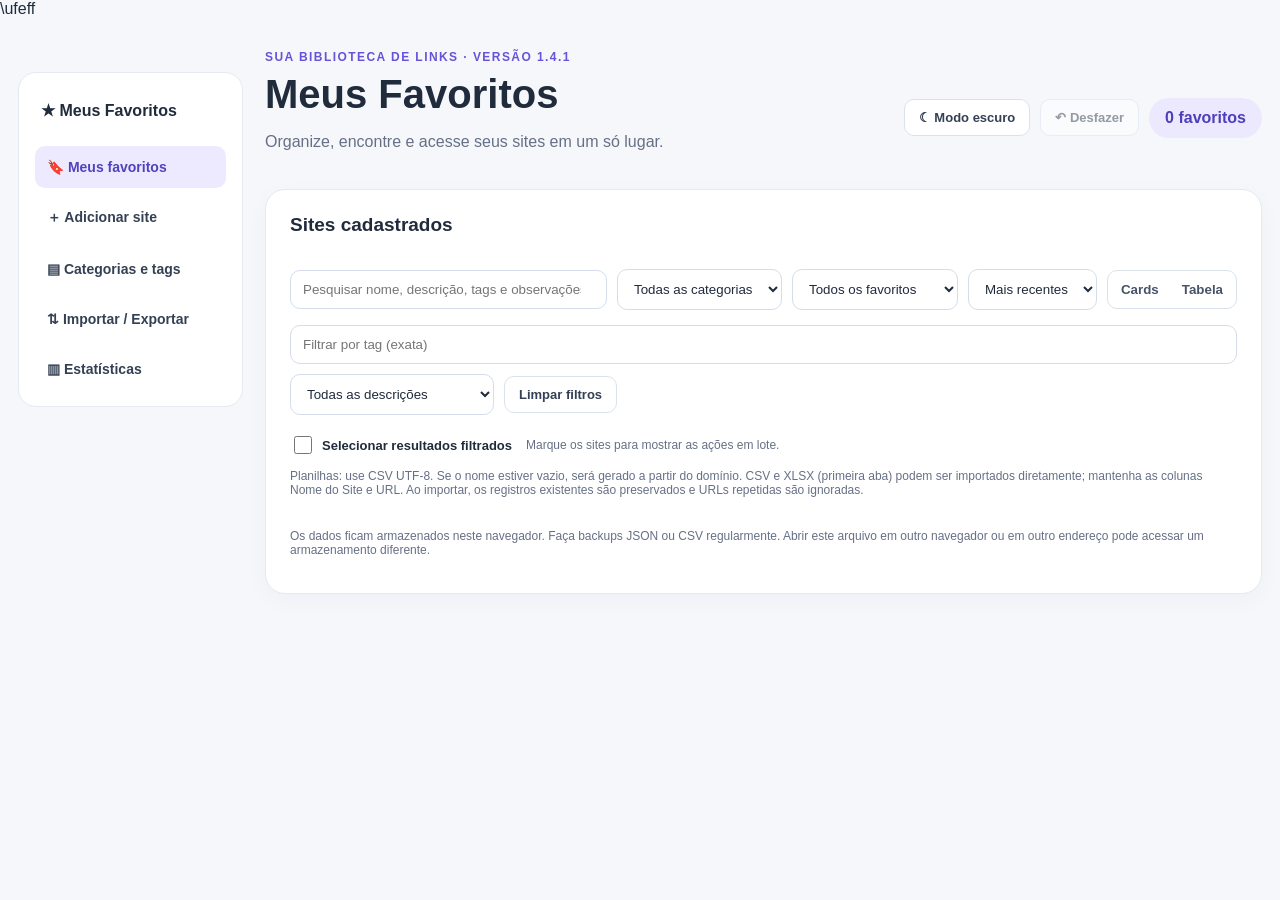
==== index.html @ 8ea34716 "Renderização e filtros" ====
﻿\ufeff<!DOCTYPE html>
<html lang="pt-BR"><head><meta charset="UTF-8"><meta name="viewport" content="width=device-width,initial-scale=1"><title>Meus Favoritos — v1.4</title>
<link rel="stylesheet" href="css/styles.css"></head><body><main class="wrap app-layout"><nav class="app-nav" aria-label="Seções"><strong class="nav-brand">★ Meus Favoritos</strong><button type="button" class="nav-link active" data-page="sites">🔖 Meus favoritos</button><button type="button" class="nav-link" data-page="form">＋ Adicionar site</button><button type="button" class="nav-link" data-page="categories">▤ Categorias e tags</button><button type="button" class="nav-link" data-page="files">⇅ Importar / Exportar</button><button type="button" class="nav-link" data-page="stats">▥ Estatísticas</button></nav><div class="app-content">
<header class="top"><div><div class="eyebrow">Sua biblioteca de links · Versão 1.4.1</div><h1>Meus Favoritos</h1><p>Organize, encontre e acesse seus sites em um só lugar.</p></div><div class="actions"><button class="btn" id="themeBtn" type="button">🌙 Modo escuro</button><button class="btn" id="undoBtn" type="button" disabled>↶ Desfazer</button><span id="count" class="count">0 favoritos</span></div></header>
<section class="panel app-page" data-section="stats"><h2>Visão geral</h2><div id="stats" class="stats"></div><div id="topCategories" class="hint" style="margin-top:12px"></div></section><section class="panel app-page" data-section="form" id="formPanel"><h2 id="formTitle">Adicionar novo site</h2><form id="siteForm"><div class="fields">
<div class="field"><label for="name">Nome do site *</label><input id="name" required maxlength="120" placeholder="Ex.: MDN Web Docs"></div>
<div class="field"><label for="url">URL *</label><input id="url" required placeholder="https://exemplo.com"></div>
<div class="field wide"><label for="description">Descrição / finalidade *</label><textarea id="description" required maxlength="1000" placeholder="Para que serve este site?"></textarea></div>
<div class="field"><label for="category">Categoria</label><select id="category"></select></div>
<div class="field"><label for="tags">Etiquetas (separadas por vírgula)</label><input id="tags" maxlength="500" placeholder="Ex.: Python, aulas, gratuito"><label for="existingTagSelect">Adicionar uma etiqueta existente</label><div class="tag-picker"><select id="existingTagSelect"><option value="">Escolha uma etiqueta...</option></select><button class="btn" id="addExistingTag" type="button">Adicionar etiqueta</button></div></div>
<div class="field"><label for="date">Data de cadastro</label><input id="date" type="date" readonly></div>
<div class="field"><label for="notes">Observações</label><textarea id="notes" maxlength="3000" placeholder="Anotações, dicas e lembretes..."></textarea></div>
<div class="field wide"><label><input id="priority" type="checkbox" style="width:auto;margin-right:8px">Marcar como favorito prioritário ★</label></div>
</div><div id="duplicateWarning" class="message hidden" role="alert"></div><div class="actions"><button type="submit" id="saveBtn" class="btn primary">Salvar favorito</button><button type="button" id="cancelBtn" class="btn hidden">Cancelar edição</button></div></form></section>
<section class="panel app-page" data-section="categories"><h2>Categorias e etiquetas</h2>
<div class="tag-tabs" role="tablist" aria-label="Gerenciamento"><button class="btn primary" id="tabCategories" type="button" role="tab">Categorias</button><button class="btn" id="tabTags" type="button" role="tab">Etiquetas (tags)</button></div>
<div id="categoriesPane"><p class="hint">Cada favorito pertence a uma categoria principal.</p><div class="manage"><div class="field"><label for="newCategory">Nova categoria</label><input id="newCategory" maxlength="60" placeholder="Ex.: Pesquisa Acadêmica"></div><button class="btn primary" id="addCategory" type="button">Adicionar categoria</button></div><div id="categoryList" class="category-list"></div></div>
<div id="tagsPane" class="hidden"><p class="hint">Uma etiqueta pode ser associada a vários favoritos. Renomear ou excluir uma etiqueta atualiza os sites vinculados, sem excluí-los.</p><div class="manage"><div class="field"><label for="newTag">Nova etiqueta</label><input id="newTag" maxlength="80" placeholder="Ex.: Python, Hardware, Games"></div><button class="btn primary" id="addTag" type="button">Adicionar etiqueta</button></div><div id="tagList" class="tag-manager"></div></div></section>
<section class="panel app-page" data-section="files"><h2>Importar e exportar</h2><p class="hint">Faça um backup JSON antes de importar ou atualizar muitos registros. CSV e XLSX são aceitos na importação de planilhas.</p><div class="actions" style="margin:0"><button class="btn" id="exportBtn">Exportar JSON</button><button class="btn" id="importBtn">Importar JSON</button><button class="btn" id="exportCsvBtn">Exportar planilha CSV</button><button class="btn primary" id="importCsvBtn">Importar CSV / Excel</button><button class="btn" id="auditBtn">Auditar duplicados</button><input class="hidden" id="importCsvFile" type="file" accept=".csv,.xlsx,text/csv,application/vnd.openxmlformats-officedocument.spreadsheetml.sheet"><input class="hidden" id="importFile" type="file" accept=".json,application/json"></div><h3>Histórico de importações JSON</h3><div id="backupHistory"></div></section>
<section class="panel app-page" data-section="sites"><div class="top"><h2>Sites cadastrados</h2></div>
<div class="toolbar"><input id="search" type="search" placeholder="Pesquisar nome, descrição, tags e observações..." aria-label="Pesquisar"><select id="filterCategory" aria-label="Filtrar categoria"></select><select id="filterPriority" aria-label="Filtrar prioridade"><option value="all">Todos os favoritos</option><option value="yes">Somente prioritários</option></select><select id="sort" aria-label="Ordenar"><option value="recent">Mais recentes</option><option value="old">Mais antigos</option><option value="az">Nome A–Z</option><option value="za">Nome Z–A</option></select><div class="toggle" aria-label="Modo de visualização"><button type="button" id="viewCards">Cards</button><button type="button" id="viewTable">Tabela</button></div></div>
<div class="toolbar"><input id="filterTag" placeholder="Filtrar por tag (exata)" aria-label="Filtrar tag"><select id="filterMissing" aria-label="Estado do cadastro"><option value="all">Todas as descrições</option><option value="missing">Sem descrição informativa</option><option value="categorized">Com categoria</option><option value="uncategorized">Sem categoria</option></select><button class="btn" id="clearFilters">Limpar filtros</button></div><div class="select-all-row"><label class="batch-check"><input type="checkbox" id="selectVisible" class="select-favorite"> Selecionar resultados filtrados</label><span class="hint">Marque os sites para mostrar as ações em lote.</span></div><div class="batchbar hidden" id="batchBar"><div class="toolbar"><span id="selectedCount" class="pill">0 selecionados</span><button class="btn" id="clearSelection">Limpar seleção</button><label class="batch-field">Categoria a aplicar <select id="batchCategory" aria-label="Categoria em lote"></select></label><button class="btn" id="applyCategory">Aplicar categoria</button><label class="batch-field">Selecionar tags cadastradas <select id="batchExistingTags" multiple size="3" aria-label="Etiquetas cadastradas para aplicar em lote"></select><span class="hint">Ctrl + clique para escolher várias tags. <span id="batchTagsEmptyHelp" class="hidden">Não há etiquetas neste armazenamento. Cadastre-as em Categorias e tags ou digite uma nova etiqueta ao lado.</span></span></label><label class="batch-field">Ou digitar novas tags <input id="batchTags" placeholder="Ex.: programação, aulas" style="max-width:230px"></label><label class="batch-field">Ação nas etiquetas <select id="batchTagMode" aria-label="Operação nas etiquetas"><option value="add">Adicionar tags</option><option value="remove">Remover tags</option></select></label><button class="btn" id="applyTags">Aplicar tags</button><label class="batch-field">Prioridade <select id="batchPriority" aria-label="Prioridade em lote"><option value="yes">Marcar prioritários</option><option value="no">Remover prioridade</option></select></label><button class="btn" id="applyPriority">Aplicar prioridade</button><button class="btn danger" id="batchDelete">Excluir selecionados</button></div><p class="hint">Para tags: escolha uma ou várias etiquetas cadastradas (Ctrl + clique), selecione Adicionar ou Remover e clique em Aplicar tags. Para categorias, use Aplicar categoria. É possível desfazer alterações em lote.</p></div><p class="hint">Planilhas: use CSV UTF-8. Se o nome estiver vazio, será gerado a partir do domínio. CSV e XLSX (primeira aba) podem ser importados diretamente; mantenha as colunas Nome do Site e URL. Ao importar, os registros existentes são preservados e URLs repetidas são ignoradas.</p><p class="summary" id="results"></p><div id="cards" class="cards"></div><div id="tableArea" class="table-wrap hidden"><table><thead><tr><th>Selecionar</th><th>Site</th><th>Descrição</th><th>Categoria / etiquetas</th><th>Cadastro</th><th>Ações</th></tr></thead><tbody id="tableBody"></tbody></table></div><div id="empty" class="empty hidden"></div><p class="hint">Os dados ficam armazenados neste navegador. Faça backups JSON ou CSV regularmente. Abrir este arquivo em outro navegador ou em outro endereço pode acessar um armazenamento diferente.</p></section></div></main>
<div id="backupPreview" class="preview-modal hidden" role="dialog" aria-modal="true" aria-labelledby="backupPreviewTitle"><div class="preview-dialog">
<h2 id="backupPreviewTitle">Conferir backup JSON</h2><p id="backupSummary" class="preview-note" style="white-space:pre-line"></p>
<label for="backupMode">Modo de importação</label><select id="backupMode"><option value="merge">Mesclar sem apagar favoritos existentes</option><option value="restore">Restaurar backup completo (substituir)</option></select>
<p id="backupWarning" class="preview-note"></p><div class="actions"><button class="btn primary" id="confirmBackup">Confirmar importação JSON</button><button class="btn" id="cancelBackup">Cancelar</button></div></div></div><div id="csvPreview" class="preview-modal hidden" role="dialog" aria-modal="true" aria-labelledby="previewTitle"><div class="preview-dialog"><h2 id="previewTitle">Conferir importação da planilha</h2><p id="previewSummary" class="preview-note"></p><div id="previewIssues" class="preview-note"></div><div class="preview-table"><table><thead><tr><th>Linha</th><th>Nome identificado</th><th>URL</th><th>Situação</th></tr></thead><tbody id="previewRows"></tbody></table></div><div class="toolbar"><label><input type="checkbox" id="updateExisting" style="width:auto"> Atualizar registros existentes por URL (apenas campos preenchidos)</label></div><div class="actions"><button class="btn primary" id="confirmCsv">Confirmar importação</button><button class="btn" id="cancelCsv">Cancelar</button></div></div></div><div id="auditModal" class="preview-modal hidden" role="dialog" aria-modal="true"><div class="preview-dialog"><h2>Auditoria de duplicados existentes</h2><p class="hint">A auditoria não apaga nada automaticamente. Selecione qual registro deseja manter.</p><div id="auditList"></div><div class="actions"><button class="btn" id="closeAudit">Fechar</button></div></div></div>
<script src="js/core.js"></script><script src="js/export-utils.js"></script><script src="js/app-legacy.js"></script><script src="js/favoritos.js"></script><script src="js/categorias.js"></script><script src="js/tags.js"></script><script src="js/renderizacao.js"></script><script src="js/backup.js"></script><script src="js/importacao-planilhas.js"></script></body></html>
---- css/styles.css ----
:root{font-family:Arial,Helvetica,sans-serif;color:#202b3c;background:#f5f7fb}*{box-sizing:border-box}html,body,button,input,textarea,select,option{font-family:Arial,Helvetica,sans-serif!important;font-variant:normal!important}body{margin:0}button{cursor:pointer}button:disabled{opacity:.5;cursor:not-allowed}.wrap{max-width:1190px;margin:auto;padding:32px 18px 70px}.top,.flex{display:flex;align-items:center;justify-content:space-between;gap:14px;flex-wrap:wrap}.eyebrow{font-size:12px;letter-spacing:.12em;text-transform:uppercase;color:#6554d9;font-weight:800}h1{font-size:clamp(29px,4vw,40px);margin:8px 0}p{color:#667085}.count{background:#ece9ff;color:#4d3fbb;border-radius:99px;padding:11px 16px;font-weight:bold}.panel{background:#fff;border:1px solid #e4e9f3;border-radius:20px;padding:24px;margin-top:22px;box-shadow:0 7px 25px #1d294408}h2{font-size:19px;margin:0 0 18px}h3{margin:0;font-size:17px;overflow-wrap:anywhere}.fields{display:grid;grid-template-columns:repeat(2,minmax(0,1fr));gap:16px}.field{display:flex;flex-direction:column;gap:7px}.wide{grid-column:1/-1}label{font-size:13px;font-weight:bold}input,select,textarea{border:1px solid #d5ddeb;border-radius:10px;padding:11px 12px;background:white;color:#202b3c;outline:none;min-width:0;width:100%}input:focus,select:focus,textarea:focus{border-color:#6554d9;box-shadow:0 0 0 3px #6554d91b}textarea{resize:vertical;min-height:75px}.actions,.toolbar{display:flex;flex-wrap:wrap;gap:10px;align-items:center}.actions{margin-top:18px}.btn{border:1px solid #dce2ec;border-radius:10px;background:white;color:#344054;padding:10px 14px;font-weight:700;font-size:13px}.btn:hover{background:#f1f0ff}.primary{background:#6554d9;color:white;border-color:#6554d9}.primary:hover{background:#5544c7}.danger{color:#b42338}.hidden{display:none!important}.hint{font-size:12px;color:#667085}.toolbar{margin-top:15px}.toolbar input[type=search]{flex:1;min-width:200px}.toolbar select{width:auto;max-width:100%}.cards{display:grid;grid-template-columns:repeat(auto-fill,minmax(275px,1fr));gap:14px;margin-top:20px}.site{border:1px solid #e4e9f3;border-radius:16px;padding:18px;display:flex;flex-direction:column;gap:12px;min-width:0;background:white}.site-head{display:flex;justify-content:space-between;gap:10px;align-items:start}.date{font-size:12px;color:#98a2b3;white-space:nowrap}.url{color:#5b4bcc;font-size:13px;overflow-wrap:anywhere}.description{margin:0;white-space:pre-wrap;overflow-wrap:anywhere;color:#475467}.notes{background:#f7f8fc;padding:10px;border-radius:8px;font-size:13px;white-space:pre-wrap;overflow-wrap:anywhere;color:#667085}.site-actions{display:flex;flex-wrap:wrap;gap:7px;margin-top:auto}.site-actions .btn{padding:8px 10px}.tags{display:flex;gap:5px;flex-wrap:wrap}.chip{font-size:12px;background:#f0edff;color:#5849b5;border-radius:999px;padding:5px 9px}.chip.category{background:#e8f4ff;color:#215b8d}.star{border:0;background:transparent;font-size:24px;color:#c0c5cf;padding:0 5px;line-height:1}.star.active{color:#e2a300}.empty{border:1px dashed #cdd5e1;border-radius:15px;padding:35px 15px;text-align:center;color:#667085;margin-top:20px}.manage{display:flex;gap:10px;align-items:end;flex-wrap:wrap}.manage .field{flex:1;min-width:210px}.category-list{display:flex;flex-wrap:wrap;gap:8px;margin-top:14px}.category-item{display:flex;align-items:center;gap:6px;background:#f7f8fc;border:1px solid #e6e9f0;border-radius:12px;padding:6px 8px}.category-item span{font-size:13px}.category-item button{border:0;background:transparent;color:#5b4bcc;padding:5px;font-weight:bold}.category-item button:last-child{color:#b42338}.table-wrap{overflow-x:auto;margin-top:20px;border:1px solid #e5e9f2;border-radius:14px}table{border-collapse:collapse;width:100%;min-width:760px;font-size:13px}th,td{padding:12px;text-align:left;border-bottom:1px solid #e9edf4;vertical-align:top}th{background:#f7f8fc;color:#475467}tr:last-child td{border-bottom:0}td .actions{margin:0;gap:5px}td .btn{padding:6px 8px}.toggle{display:flex;gap:3px;border:1px solid #dce2ec;border-radius:10px;padding:3px}.toggle button{border:0;background:transparent;border-radius:7px;padding:8px 10px;color:#475467;font-weight:bold}.toggle button.active{background:#6554d9;color:white}.message{margin-top:12px;font-size:13px;color:#b42338}.summary{font-size:13px;color:#667085}.site-title{display:flex;align-items:center;gap:6px}.site-title h3{flex:1}@media(max-width:650px){.wrap{padding:22px 12px 45px}.panel{padding:17px}.fields{grid-template-columns:1fr}.toolbar select{width:100%}.toggle{width:100%}.toggle button{flex:1}}

.preview-table{max-height:310px;overflow:auto;border:1px solid #e5e9f2;border-radius:10px;margin:12px 0}.preview-table table{min-width:620px}.preview-note{font-size:13px;line-height:1.6}.preview-error{color:#b42338}.preview-ok{color:#027a48}.preview-modal{position:fixed;inset:0;background:#111827aa;z-index:50;display:flex;align-items:center;justify-content:center;padding:14px}.preview-dialog{background:white;border-radius:18px;padding:24px;max-width:960px;width:100%;max-height:92vh;overflow:auto;box-shadow:0 20px 70px #0003}.preview-dialog h2{margin-bottom:8px}

/* Tema escuro, seleção em massa e indicadores */
body.dark{background:#101827;color:#e7edf7}body.dark .panel,body.dark .site,body.dark .preview-dialog{background:#1c293b;border-color:#35455b}body.dark input,body.dark select,body.dark textarea,body.dark .btn,body.dark .toggle{background:#26364a;color:#edf2fc;border-color:#46566e}body.dark .primary{background:#7565ed;color:white}body.dark .notes,body.dark .category-item,body.dark th,body.dark .stat{background:#26364a;color:#d8e3f3}body.dark p,body.dark .hint,body.dark .summary,body.dark .description{color:#bdc9da}body.dark .chip{background:#403d6c;color:#eceaff}body.dark .chip.category{background:#234c66;color:#d9f1ff}body.dark .count{background:#403d6c;color:#eeeaff}body.dark td,body.dark th{border-color:#35455b}body.dark .url{color:#b1a8ff}body.dark .preview-table,body.dark .table-wrap{border-color:#35455b}
.stats{display:grid;grid-template-columns:repeat(4,minmax(0,1fr));gap:12px}.stat{background:#f7f8fc;padding:15px;border-radius:12px}.stat strong{font-size:25px;display:block}.stat span{font-size:12px;color:#667085}.batchbar{background:#f5f3ff;border:1px solid #d8d1ff;border-radius:13px;padding:14px;margin:12px 0}.batchbar .toolbar{margin:0}.select-favorite{width:18px;height:18px;flex-shrink:0;accent-color:#6554d9}.batch-check{display:flex;align-items:center;gap:7px}.notice{border:1px solid #e5e9f2;border-radius:10px;padding:12px;margin:12px 0}.audit-item{display:flex;justify-content:space-between;gap:10px;padding:10px;border-bottom:1px solid #e4e9f3;flex-wrap:wrap}.small{font-size:12px}.pill{background:#ece9ff;border-radius:9px;padding:5px 9px}.dark .batchbar{background:#28244a;border-color:#544a84}.dark .stat span{color:#b7c4d8}@media(max-width:650px){.stats{grid-template-columns:repeat(2,minmax(0,1fr))}}

.app-layout{max-width:1440px;display:grid;grid-template-columns:225px minmax(0,1fr);gap:22px;align-items:start}
.app-nav{position:sticky;top:20px;background:#fff;border:1px solid #e4e9f3;border-radius:18px;padding:16px;display:flex;flex-direction:column;gap:8px;margin-top:22px}
.nav-brand{padding:12px 6px 18px;font-size:16px}.nav-link{border:0;text-align:left;border-radius:10px;padding:13px 12px;background:transparent;color:#344054;font-size:14px;font-weight:700}
.nav-link.active{background:#edeaff;color:#5142bc}.nav-link:hover{background:#f4f2ff}
.app-content{min-width:0}.app-page{display:none}.app-page.page-active{display:block}
.pill{background:#e6e0ff;color:#382b91;font-weight:800;border:1px solid #b8aef6}
.dark .pill{background:#3d346c;color:#fff;border-color:#7868ba}
.select-all-row{display:flex;gap:14px;align-items:center;flex-wrap:wrap;margin-top:18px}
.batchbar .toolbar{align-items:center}.batch-field{display:flex;flex-direction:column;gap:6px;min-width:160px}
.batch-field select,.batch-field input{width:100%}.batchbar .btn{min-height:41px}
body.dark .app-nav{background:#1c293b;border-color:#35455b}body.dark .nav-link{color:#e7edf7}body.dark .nav-link.active{background:#403d6c;color:#fff}body.dark .nav-link:hover{background:#2c3952}
.editing-modal{position:fixed!important;inset:0;z-index:80;background:#111827b3!important;border:0!important;margin:0!important;padding:16px!important;border-radius:0!important;overflow-y:auto;display:flex!important;align-items:flex-start;justify-content:center}
.editing-modal #siteForm{width:100%;max-width:900px;background:white;padding:22px;border-radius:16px}
.editing-modal #formTitle{position:absolute;left:-9999px}
body.dark .editing-modal #siteForm{background:#1c293b}
@media(max-width:850px){.app-layout{display:block}.app-nav{position:static;flex-direction:row;overflow:auto;margin-top:0}.nav-brand{display:none}.nav-link{white-space:nowrap;font-size:12px}.wrap{padding:12px}.app-page{margin-top:14px}}
.tag-tabs{display:flex;gap:10px;margin:0 0 18px}.tag-manager{display:grid;gap:8px;margin-top:16px}.tag-entry{display:flex;gap:8px;align-items:center;border:1px solid #dce2ec;border-radius:12px;padding:10px}.tag-info{flex:1;display:flex;flex-direction:column;gap:4px;min-width:0;overflow-wrap:anywhere}.tag-picker{display:flex;gap:8px}.tag-picker select{flex:1}.tag-picker button{white-space:nowrap}.dark .tag-entry{border-color:#40516a}@media(max-width:550px){.tag-picker{flex-wrap:wrap}.tag-entry{flex-wrap:wrap}} 
#batchExistingTags{min-width:195px;max-width:260px;height:112px;padding:6px}#batchExistingTags option{padding:7px;border-radius:5px;background-color:#fff;color:#202b3c}body.dark #batchExistingTags option{background-color:#26364a;color:#edf2fc}body.dark #batchExistingTags option:checked{background:#6755db!important;color:white!important}#batchExistingTags option:checked{background:#6755db!important;color:white!important}.batch-field .hint{font-size:11px}
/* Correção pontual: alinhamento e dimensão dos controles de edição em lote. */
#batchBar>.toolbar{display:grid;grid-template-columns:repeat(4,minmax(0,1fr));align-items:end;gap:12px}
#batchBar>.toolbar>*{min-width:0;max-width:none;width:100%;margin:0}
#batchBar>.toolbar>.batch-field{align-self:stretch;display:flex;flex-direction:column;justify-content:flex-end;gap:6px}
#batchBar>.toolbar>.batch-field select,#batchBar>.toolbar>.batch-field input{max-width:none!important;width:100%;box-sizing:border-box}
#batchBar>.toolbar>.batch-field .hint{font-size:11px;line-height:1.35}
#batchExistingTags{height:76px!important;min-width:0!important;max-width:none!important}
#batchBar>.toolbar>.btn,#batchBar>.toolbar>.pill{align-self:end;min-height:40px;display:flex;align-items:center;justify-content:center}
#batchBar>.toolbar>.pill{background:#3d346c;color:white;border-color:#7868ba}
#batchTagsEmptyHelp{display:block;margin-top:5px;color:#f5d48c}
#batchTagsEmptyHelp.hidden{display:none}
@media(max-width:1100px){#batchBar>.toolbar{grid-template-columns:repeat(3,minmax(0,1fr))}}
@media(max-width:720px){#batchBar>.toolbar{grid-template-columns:repeat(2,minmax(0,1fr))}}
@media(max-width:430px){#batchBar>.toolbar{grid-template-columns:1fr}}
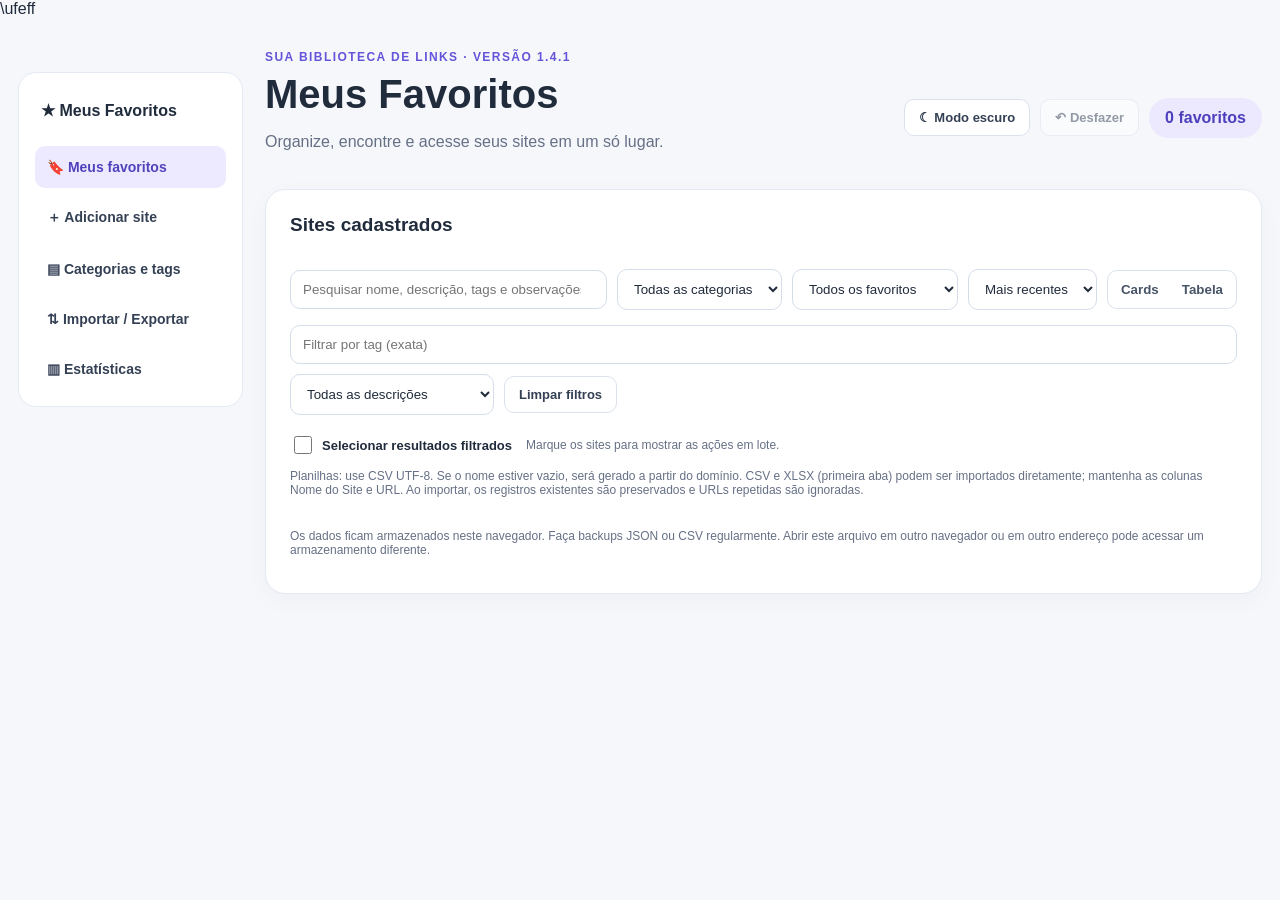
==== commit 53b4b4b8: "Auditoria, cartoes e versoes completas" ====
--- a/index.html
+++ b/index.html
@@ -1,27 +1,246 @@
-﻿\ufeff<!DOCTYPE html>
-<html lang="pt-BR"><head><meta charset="UTF-8"><meta name="viewport" content="width=device-width,initial-scale=1"><title>Meus Favoritos — v1.4</title>
-<link rel="stylesheet" href="css/styles.css"></head><body><main class="wrap app-layout"><nav class="app-nav" aria-label="Seções"><strong class="nav-brand">★ Meus Favoritos</strong><button type="button" class="nav-link active" data-page="sites">🔖 Meus favoritos</button><button type="button" class="nav-link" data-page="form">＋ Adicionar site</button><button type="button" class="nav-link" data-page="categories">▤ Categorias e tags</button><button type="button" class="nav-link" data-page="files">⇅ Importar / Exportar</button><button type="button" class="nav-link" data-page="stats">▥ Estatísticas</button></nav><div class="app-content">
-<header class="top"><div><div class="eyebrow">Sua biblioteca de links · Versão 1.4.1</div><h1>Meus Favoritos</h1><p>Organize, encontre e acesse seus sites em um só lugar.</p></div><div class="actions"><button class="btn" id="themeBtn" type="button">🌙 Modo escuro</button><button class="btn" id="undoBtn" type="button" disabled>↶ Desfazer</button><span id="count" class="count">0 favoritos</span></div></header>
-<section class="panel app-page" data-section="stats"><h2>Visão geral</h2><div id="stats" class="stats"></div><div id="topCategories" class="hint" style="margin-top:12px"></div></section><section class="panel app-page" data-section="form" id="formPanel"><h2 id="formTitle">Adicionar novo site</h2><form id="siteForm"><div class="fields">
-<div class="field"><label for="name">Nome do site *</label><input id="name" required maxlength="120" placeholder="Ex.: MDN Web Docs"></div>
-<div class="field"><label for="url">URL *</label><input id="url" required placeholder="https://exemplo.com"></div>
-<div class="field wide"><label for="description">Descrição / finalidade *</label><textarea id="description" required maxlength="1000" placeholder="Para que serve este site?"></textarea></div>
-<div class="field"><label for="category">Categoria</label><select id="category"></select></div>
-<div class="field"><label for="tags">Etiquetas (separadas por vírgula)</label><input id="tags" maxlength="500" placeholder="Ex.: Python, aulas, gratuito"><label for="existingTagSelect">Adicionar uma etiqueta existente</label><div class="tag-picker"><select id="existingTagSelect"><option value="">Escolha uma etiqueta...</option></select><button class="btn" id="addExistingTag" type="button">Adicionar etiqueta</button></div></div>
-<div class="field"><label for="date">Data de cadastro</label><input id="date" type="date" readonly></div>
-<div class="field"><label for="notes">Observações</label><textarea id="notes" maxlength="3000" placeholder="Anotações, dicas e lembretes..."></textarea></div>
-<div class="field wide"><label><input id="priority" type="checkbox" style="width:auto;margin-right:8px">Marcar como favorito prioritário ★</label></div>
-</div><div id="duplicateWarning" class="message hidden" role="alert"></div><div class="actions"><button type="submit" id="saveBtn" class="btn primary">Salvar favorito</button><button type="button" id="cancelBtn" class="btn hidden">Cancelar edição</button></div></form></section>
-<section class="panel app-page" data-section="categories"><h2>Categorias e etiquetas</h2>
-<div class="tag-tabs" role="tablist" aria-label="Gerenciamento"><button class="btn primary" id="tabCategories" type="button" role="tab">Categorias</button><button class="btn" id="tabTags" type="button" role="tab">Etiquetas (tags)</button></div>
-<div id="categoriesPane"><p class="hint">Cada favorito pertence a uma categoria principal.</p><div class="manage"><div class="field"><label for="newCategory">Nova categoria</label><input id="newCategory" maxlength="60" placeholder="Ex.: Pesquisa Acadêmica"></div><button class="btn primary" id="addCategory" type="button">Adicionar categoria</button></div><div id="categoryList" class="category-list"></div></div>
-<div id="tagsPane" class="hidden"><p class="hint">Uma etiqueta pode ser associada a vários favoritos. Renomear ou excluir uma etiqueta atualiza os sites vinculados, sem excluí-los.</p><div class="manage"><div class="field"><label for="newTag">Nova etiqueta</label><input id="newTag" maxlength="80" placeholder="Ex.: Python, Hardware, Games"></div><button class="btn primary" id="addTag" type="button">Adicionar etiqueta</button></div><div id="tagList" class="tag-manager"></div></div></section>
-<section class="panel app-page" data-section="files"><h2>Importar e exportar</h2><p class="hint">Faça um backup JSON antes de importar ou atualizar muitos registros. CSV e XLSX são aceitos na importação de planilhas.</p><div class="actions" style="margin:0"><button class="btn" id="exportBtn">Exportar JSON</button><button class="btn" id="importBtn">Importar JSON</button><button class="btn" id="exportCsvBtn">Exportar planilha CSV</button><button class="btn primary" id="importCsvBtn">Importar CSV / Excel</button><button class="btn" id="auditBtn">Auditar duplicados</button><input class="hidden" id="importCsvFile" type="file" accept=".csv,.xlsx,text/csv,application/vnd.openxmlformats-officedocument.spreadsheetml.sheet"><input class="hidden" id="importFile" type="file" accept=".json,application/json"></div><h3>Histórico de importações JSON</h3><div id="backupHistory"></div></section>
-<section class="panel app-page" data-section="sites"><div class="top"><h2>Sites cadastrados</h2></div>
-<div class="toolbar"><input id="search" type="search" placeholder="Pesquisar nome, descrição, tags e observações..." aria-label="Pesquisar"><select id="filterCategory" aria-label="Filtrar categoria"></select><select id="filterPriority" aria-label="Filtrar prioridade"><option value="all">Todos os favoritos</option><option value="yes">Somente prioritários</option></select><select id="sort" aria-label="Ordenar"><option value="recent">Mais recentes</option><option value="old">Mais antigos</option><option value="az">Nome A–Z</option><option value="za">Nome Z–A</option></select><div class="toggle" aria-label="Modo de visualização"><button type="button" id="viewCards">Cards</button><button type="button" id="viewTable">Tabela</button></div></div>
-<div class="toolbar"><input id="filterTag" placeholder="Filtrar por tag (exata)" aria-label="Filtrar tag"><select id="filterMissing" aria-label="Estado do cadastro"><option value="all">Todas as descrições</option><option value="missing">Sem descrição informativa</option><option value="categorized">Com categoria</option><option value="uncategorized">Sem categoria</option></select><button class="btn" id="clearFilters">Limpar filtros</button></div><div class="select-all-row"><label class="batch-check"><input type="checkbox" id="selectVisible" class="select-favorite"> Selecionar resultados filtrados</label><span class="hint">Marque os sites para mostrar as ações em lote.</span></div><div class="batchbar hidden" id="batchBar"><div class="toolbar"><span id="selectedCount" class="pill">0 selecionados</span><button class="btn" id="clearSelection">Limpar seleção</button><label class="batch-field">Categoria a aplicar <select id="batchCategory" aria-label="Categoria em lote"></select></label><button class="btn" id="applyCategory">Aplicar categoria</button><label class="batch-field">Selecionar tags cadastradas <select id="batchExistingTags" multiple size="3" aria-label="Etiquetas cadastradas para aplicar em lote"></select><span class="hint">Ctrl + clique para escolher várias tags. <span id="batchTagsEmptyHelp" class="hidden">Não há etiquetas neste armazenamento. Cadastre-as em Categorias e tags ou digite uma nova etiqueta ao lado.</span></span></label><label class="batch-field">Ou digitar novas tags <input id="batchTags" placeholder="Ex.: programação, aulas" style="max-width:230px"></label><label class="batch-field">Ação nas etiquetas <select id="batchTagMode" aria-label="Operação nas etiquetas"><option value="add">Adicionar tags</option><option value="remove">Remover tags</option></select></label><button class="btn" id="applyTags">Aplicar tags</button><label class="batch-field">Prioridade <select id="batchPriority" aria-label="Prioridade em lote"><option value="yes">Marcar prioritários</option><option value="no">Remover prioridade</option></select></label><button class="btn" id="applyPriority">Aplicar prioridade</button><button class="btn danger" id="batchDelete">Excluir selecionados</button></div><p class="hint">Para tags: escolha uma ou várias etiquetas cadastradas (Ctrl + clique), selecione Adicionar ou Remover e clique em Aplicar tags. Para categorias, use Aplicar categoria. É possível desfazer alterações em lote.</p></div><p class="hint">Planilhas: use CSV UTF-8. Se o nome estiver vazio, será gerado a partir do domínio. CSV e XLSX (primeira aba) podem ser importados diretamente; mantenha as colunas Nome do Site e URL. Ao importar, os registros existentes são preservados e URLs repetidas são ignoradas.</p><p class="summary" id="results"></p><div id="cards" class="cards"></div><div id="tableArea" class="table-wrap hidden"><table><thead><tr><th>Selecionar</th><th>Site</th><th>Descrição</th><th>Categoria / etiquetas</th><th>Cadastro</th><th>Ações</th></tr></thead><tbody id="tableBody"></tbody></table></div><div id="empty" class="empty hidden"></div><p class="hint">Os dados ficam armazenados neste navegador. Faça backups JSON ou CSV regularmente. Abrir este arquivo em outro navegador ou em outro endereço pode acessar um armazenamento diferente.</p></section></div></main>
-<div id="backupPreview" class="preview-modal hidden" role="dialog" aria-modal="true" aria-labelledby="backupPreviewTitle"><div class="preview-dialog">
-<h2 id="backupPreviewTitle">Conferir backup JSON</h2><p id="backupSummary" class="preview-note" style="white-space:pre-line"></p>
-<label for="backupMode">Modo de importação</label><select id="backupMode"><option value="merge">Mesclar sem apagar favoritos existentes</option><option value="restore">Restaurar backup completo (substituir)</option></select>
-<p id="backupWarning" class="preview-note"></p><div class="actions"><button class="btn primary" id="confirmBackup">Confirmar importação JSON</button><button class="btn" id="cancelBackup">Cancelar</button></div></div></div><div id="csvPreview" class="preview-modal hidden" role="dialog" aria-modal="true" aria-labelledby="previewTitle"><div class="preview-dialog"><h2 id="previewTitle">Conferir importação da planilha</h2><p id="previewSummary" class="preview-note"></p><div id="previewIssues" class="preview-note"></div><div class="preview-table"><table><thead><tr><th>Linha</th><th>Nome identificado</th><th>URL</th><th>Situação</th></tr></thead><tbody id="previewRows"></tbody></table></div><div class="toolbar"><label><input type="checkbox" id="updateExisting" style="width:auto"> Atualizar registros existentes por URL (apenas campos preenchidos)</label></div><div class="actions"><button class="btn primary" id="confirmCsv">Confirmar importação</button><button class="btn" id="cancelCsv">Cancelar</button></div></div></div><div id="auditModal" class="preview-modal hidden" role="dialog" aria-modal="true"><div class="preview-dialog"><h2>Auditoria de duplicados existentes</h2><p class="hint">A auditoria não apaga nada automaticamente. Selecione qual registro deseja manter.</p><div id="auditList"></div><div class="actions"><button class="btn" id="closeAudit">Fechar</button></div></div></div>
-<script src="js/core.js"></script><script src="js/export-utils.js"></script><script src="js/app-legacy.js"></script><script src="js/favoritos.js"></script><script src="js/categorias.js"></script><script src="js/tags.js"></script><script src="js/renderizacao.js"></script><script src="js/backup.js"></script><script src="js/importacao-planilhas.js"></script></body></html>
+﻿\ufeff
+<!DOCTYPE html>
+<html lang="pt-BR">
+
+<head>
+    <meta charset="UTF-8">
+    <meta name="viewport" content="width=device-width,initial-scale=1">
+    <title>Meus Favoritos — v1.4</title>
+    <link rel="stylesheet" href="css/styles.css">
+</head>
+
+<body>
+    <main class="wrap app-layout">
+        <nav class="app-nav" aria-label="Seções"><strong class="nav-brand">★ Meus Favoritos</strong><button
+                type="button" class="nav-link active" data-page="sites">🔖 Meus favoritos</button><button type="button"
+                class="nav-link" data-page="form">＋ Adicionar site</button><button type="button" class="nav-link"
+                data-page="categories">▤ Categorias e tags</button><button type="button" class="nav-link"
+                data-page="files">⇅ Importar / Exportar</button><button type="button" class="nav-link"
+                data-page="stats">▥ Estatísticas</button></nav>
+        <div class="app-content">
+            <header class="top">
+                <div>
+                    <div class="eyebrow">Sua biblioteca de links · Versão 1.4.1</div>
+                    <h1>Meus Favoritos</h1>
+                    <p>Organize, encontre e acesse seus sites em um só lugar.</p>
+                </div>
+                <div class="actions"><button class="btn" id="themeBtn" type="button">🌙 Modo escuro</button><button
+                        class="btn" id="undoBtn" type="button" disabled>↶ Desfazer</button><span id="count"
+                        class="count">0 favoritos</span></div>
+            </header>
+            <section class="panel app-page" data-section="stats">
+                <h2>Visão geral</h2>
+                <div id="stats" class="stats"></div>
+                <div id="topCategories" class="hint" style="margin-top:12px"></div>
+            </section>
+            <section class="panel app-page" data-section="form" id="formPanel">
+                <h2 id="formTitle">Adicionar novo site</h2>
+                <form id="siteForm">
+                    <div class="fields">
+                        <div class="field"><label for="name">Nome do site *</label><input id="name" required
+                                maxlength="120" placeholder="Ex.: MDN Web Docs"></div>
+                        <div class="field"><label for="url">URL *</label><input id="url" required
+                                placeholder="https://exemplo.com"></div>
+                        <div class="field wide"><label for="description">Descrição / finalidade *</label><textarea
+                                id="description" required maxlength="1000"
+                                placeholder="Para que serve este site?"></textarea></div>
+                        <div class="field"><label for="category">Categoria</label><select id="category"></select></div>
+                        <div class="field"><label for="tags">Etiquetas (separadas por vírgula)</label><input id="tags"
+                                maxlength="500" placeholder="Ex.: Python, aulas, gratuito"><label
+                                for="existingTagSelect">Adicionar uma etiqueta existente</label>
+                            <div class="tag-picker"><select id="existingTagSelect">
+                                    <option value="">Escolha uma etiqueta...</option>
+                                </select><button class="btn" id="addExistingTag" type="button">Adicionar
+                                    etiqueta</button></div>
+                        </div>
+                        <div class="field"><label for="date">Data de cadastro</label><input id="date" type="date"
+                                readonly></div>
+                        <div class="field"><label for="notes">Observações</label><textarea id="notes" maxlength="3000"
+                                placeholder="Anotações, dicas e lembretes..."></textarea></div>
+                        <div class="field wide"><label><input id="priority" type="checkbox"
+                                    style="width:auto;margin-right:8px">Marcar como favorito prioritário ★</label></div>
+                    </div>
+                    <div id="duplicateWarning" class="message hidden" role="alert"></div>
+                    <div class="actions"><button type="submit" id="saveBtn" class="btn primary">Salvar
+                            favorito</button><button type="button" id="cancelBtn" class="btn hidden">Cancelar
+                            edição</button></div>
+                </form>
+            </section>
+            <section class="panel app-page" data-section="categories">
+                <h2>Categorias e etiquetas</h2>
+                <div class="tag-tabs" role="tablist" aria-label="Gerenciamento"><button class="btn primary"
+                        id="tabCategories" type="button" role="tab">Categorias</button><button class="btn" id="tabTags"
+                        type="button" role="tab">Etiquetas (tags)</button></div>
+                <div id="categoriesPane">
+                    <p class="hint">Cada favorito pertence a uma categoria principal.</p>
+                    <div class="manage">
+                        <div class="field"><label for="newCategory">Nova categoria</label><input id="newCategory"
+                                maxlength="60" placeholder="Ex.: Pesquisa Acadêmica"></div><button class="btn primary"
+                            id="addCategory" type="button">Adicionar categoria</button>
+                    </div>
+                    <div id="categoryList" class="category-list"></div>
+                </div>
+                <div id="tagsPane" class="hidden">
+                    <p class="hint">Uma etiqueta pode ser associada a vários favoritos. Renomear ou excluir uma etiqueta
+                        atualiza os sites vinculados, sem excluí-los.</p>
+                    <div class="manage">
+                        <div class="field"><label for="newTag">Nova etiqueta</label><input id="newTag" maxlength="80"
+                                placeholder="Ex.: Python, Hardware, Games"></div><button class="btn primary" id="addTag"
+                            type="button">Adicionar etiqueta</button>
+                    </div>
+                    <div id="tagList" class="tag-manager"></div>
+                </div>
+            </section>
+            <section class="panel app-page" data-section="files">
+                <h2>Importar e exportar</h2>
+                <p class="hint">Faça um backup JSON antes de importar ou atualizar muitos registros. CSV e XLSX são
+                    aceitos na importação de planilhas.</p>
+                <div class="actions" style="margin:0"><button class="btn" id="exportBtn">Exportar JSON</button><button
+                        class="btn" id="importBtn">Importar JSON</button><button class="btn" id="exportCsvBtn">Exportar
+                        planilha CSV</button><button class="btn primary" id="importCsvBtn">Importar CSV /
+                        Excel</button><button class="btn" id="auditBtn">Auditar duplicados</button><input class="hidden"
+                        id="importCsvFile" type="file"
+                        accept=".csv,.xlsx,text/csv,application/vnd.openxmlformats-officedocument.spreadsheetml.sheet"><input
+                        class="hidden" id="importFile" type="file" accept=".json,application/json"></div>
+                <h3>Histórico de importações JSON</h3>
+                <div id="backupHistory"></div>
+            </section>
+            <section class="panel app-page" data-section="sites">
+                <div class="top">
+                    <h2>Sites cadastrados</h2>
+                </div>
+                <div class="toolbar"><input id="search" type="search"
+                        placeholder="Pesquisar nome, descrição, tags e observações..." aria-label="Pesquisar"><select
+                        id="filterCategory" aria-label="Filtrar categoria"></select><select id="filterPriority"
+                        aria-label="Filtrar prioridade">
+                        <option value="all">Todos os favoritos</option>
+                        <option value="yes">Somente prioritários</option>
+                    </select><select id="sort" aria-label="Ordenar">
+                        <option value="recent">Mais recentes</option>
+                        <option value="old">Mais antigos</option>
+                        <option value="az">Nome A–Z</option>
+                        <option value="za">Nome Z–A</option>
+                    </select>
+                    <div class="toggle" aria-label="Modo de visualização"><button type="button"
+                            id="viewCards">Cards</button><button type="button" id="viewTable">Tabela</button></div>
+                </div>
+                <div class="toolbar"><input id="filterTag" placeholder="Filtrar por tag (exata)"
+                        aria-label="Filtrar tag"><select id="filterMissing" aria-label="Estado do cadastro">
+                        <option value="all">Todas as descrições</option>
+                        <option value="missing">Sem descrição informativa</option>
+                        <option value="categorized">Com categoria</option>
+                        <option value="uncategorized">Sem categoria</option>
+                    </select><button class="btn" id="clearFilters">Limpar filtros</button></div>
+                <div class="select-all-row"><label class="batch-check"><input type="checkbox" id="selectVisible"
+                            class="select-favorite"> Selecionar resultados filtrados</label><span class="hint">Marque os
+                        sites para mostrar as ações em lote.</span></div>
+                <div class="batchbar hidden" id="batchBar">
+                    <div class="toolbar"><span id="selectedCount" class="pill">0 selecionados</span><button class="btn"
+                            id="clearSelection">Limpar seleção</button><label class="batch-field">Categoria a aplicar
+                            <select id="batchCategory" aria-label="Categoria em lote"></select></label><button
+                            class="btn" id="applyCategory">Aplicar categoria</button><label
+                            class="batch-field">Selecionar tags cadastradas <select id="batchExistingTags" multiple
+                                size="3" aria-label="Etiquetas cadastradas para aplicar em lote"></select><span
+                                class="hint">Ctrl + clique para escolher várias tags. <span id="batchTagsEmptyHelp"
+                                    class="hidden">Não há etiquetas neste armazenamento. Cadastre-as em Categorias e
+                                    tags ou digite uma nova etiqueta ao lado.</span></span></label><label
+                            class="batch-field">Ou digitar novas tags <input id="batchTags"
+                                placeholder="Ex.: programação, aulas" style="max-width:230px"></label><label
+                            class="batch-field">Ação nas etiquetas <select id="batchTagMode"
+                                aria-label="Operação nas etiquetas">
+                                <option value="add">Adicionar tags</option>
+                                <option value="remove">Remover tags</option>
+                            </select></label><button class="btn" id="applyTags">Aplicar tags</button><label
+                            class="batch-field">Prioridade <select id="batchPriority" aria-label="Prioridade em lote">
+                                <option value="yes">Marcar prioritários</option>
+                                <option value="no">Remover prioridade</option>
+                            </select></label><button class="btn" id="applyPriority">Aplicar prioridade</button><button
+                            class="btn danger" id="batchDelete">Excluir selecionados</button></div>
+                    <p class="hint">Para tags: escolha uma ou várias etiquetas cadastradas (Ctrl + clique), selecione
+                        Adicionar ou Remover e clique em Aplicar tags. Para categorias, use Aplicar categoria. É
+                        possível desfazer alterações em lote.</p>
+                </div>
+                <p class="hint">Planilhas: use CSV UTF-8. Se o nome estiver vazio, será gerado a partir do domínio. CSV
+                    e XLSX (primeira aba) podem ser importados diretamente; mantenha as colunas Nome do Site e URL. Ao
+                    importar, os registros existentes são preservados e URLs repetidas são ignoradas.</p>
+                <p class="summary" id="results"></p>
+                <div id="cards" class="cards"></div>
+                <div id="tableArea" class="table-wrap hidden">
+                    <table>
+                        <thead>
+                            <tr>
+                                <th>Selecionar</th>
+                                <th>Site</th>
+                                <th>Descrição</th>
+                                <th>Categoria / etiquetas</th>
+                                <th>Cadastro</th>
+                                <th>Ações</th>
+                            </tr>
+                        </thead>
+                        <tbody id="tableBody"></tbody>
+                    </table>
+                </div>
+                <div id="empty" class="empty hidden"></div>
+                <p class="hint">Os dados ficam armazenados neste navegador. Faça backups JSON ou CSV regularmente. Abrir
+                    este arquivo em outro navegador ou em outro endereço pode acessar um armazenamento diferente.</p>
+            </section>
+        </div>
+    </main>
+    <div id="backupPreview" class="preview-modal hidden" role="dialog" aria-modal="true"
+        aria-labelledby="backupPreviewTitle">
+        <div class="preview-dialog">
+            <h2 id="backupPreviewTitle">Conferir backup JSON</h2>
+            <p id="backupSummary" class="preview-note" style="white-space:pre-line"></p>
+            <label for="backupMode">Modo de importação</label><select id="backupMode">
+                <option value="merge">Mesclar sem apagar favoritos existentes</option>
+                <option value="restore">Restaurar backup completo (substituir)</option>
+            </select>
+            <p id="backupWarning" class="preview-note"></p>
+            <div class="actions"><button class="btn primary" id="confirmBackup">Confirmar importação
+                    JSON</button><button class="btn" id="cancelBackup">Cancelar</button></div>
+        </div>
+    </div>
+    <div id="csvPreview" class="preview-modal hidden" role="dialog" aria-modal="true" aria-labelledby="previewTitle">
+        <div class="preview-dialog">
+            <h2 id="previewTitle">Conferir importação da planilha</h2>
+            <p id="previewSummary" class="preview-note"></p>
+            <div id="previewIssues" class="preview-note"></div>
+            <div class="preview-table">
+                <table>
+                    <thead>
+                        <tr>
+                            <th>Linha</th>
+                            <th>Nome identificado</th>
+                            <th>URL</th>
+                            <th>Situação</th>
+                        </tr>
+                    </thead>
+                    <tbody id="previewRows"></tbody>
+                </table>
+            </div>
+            <div class="toolbar"><label><input type="checkbox" id="updateExisting" style="width:auto"> Atualizar
+                    registros existentes por URL (apenas campos preenchidos)</label></div>
+            <div class="actions"><button class="btn primary" id="confirmCsv">Confirmar importação</button><button
+                    class="btn" id="cancelCsv">Cancelar</button></div>
+        </div>
+    </div>
+    <div id="auditModal" class="preview-modal hidden" role="dialog" aria-modal="true">
+        <div class="preview-dialog">
+            <h2>Auditoria de duplicados existentes</h2>
+            <p class="hint">A auditoria não apaga nada automaticamente. Selecione qual registro deseja manter.</p>
+            <div id="auditList"></div>
+            <div class="actions"><button class="btn" id="closeAudit">Fechar</button></div>
+        </div>
+    </div>
+    <script src="js/core.js"></script>
+    <script src="js/export-utils.js"></script>
+    <script src="js/app-legacy.js"></script>
+    <script src="js/favoritos.js"></script>
+    <script src="js/categorias.js"></script>
+    <script src="js/tags.js"></script>
+    <script src="js/renderizacao.js"></script>
+    <script src="js/backup.js"></script>
+    <script src="js/importacao-planilhas.js"></script>
+</body>
+
+</html>
--- a/css/styles.css
+++ b/css/styles.css
@@ -39,3 +39,47 @@
 @media(max-width:1100px){#batchBar>.toolbar{grid-template-columns:repeat(3,minmax(0,1fr))}}
 @media(max-width:720px){#batchBar>.toolbar{grid-template-columns:repeat(2,minmax(0,1fr))}}
 @media(max-width:430px){#batchBar>.toolbar{grid-template-columns:1fr}}
+
+/* Etapa 4D.1-R3: nomes destacados e acoes agrupadas no gerenciador. */
+.category-list{display:grid;grid-template-columns:repeat(auto-fill,minmax(220px,1fr));align-items:stretch;gap:12px}
+.category-item{display:flex;flex-direction:column;align-items:stretch;justify-content:space-between;gap:12px;padding:13px;min-width:0}
+.category-name{font-size:14px;line-height:1.4;overflow-wrap:anywhere}
+.manager-entry-actions{display:flex;align-items:center;justify-content:flex-end;gap:8px;flex-wrap:wrap;border-top:1px solid #dce2ec;padding-top:9px}
+.category-item .manager-entry-actions .btn,.tag-entry .manager-entry-actions .btn{border:1px solid #dce2ec;border-radius:8px;background:transparent;padding:7px 9px;font-size:12px;font-weight:700}
+.category-item .manager-entry-actions .btn.danger,.tag-entry .manager-entry-actions .btn.danger{color:#b42338}
+.tag-entry{display:flex;flex-wrap:wrap;gap:12px}.tag-info{flex:1 1 150px}
+.tag-entry .manager-entry-actions{flex:0 1 auto;min-width:145px}
+body.dark .manager-entry-actions{border-top-color:#46566e}
+body.dark .category-item .manager-entry-actions .btn,body.dark .tag-entry .manager-entry-actions .btn{border-color:#46566e;color:#e7edf7}
+body.dark .category-item .manager-entry-actions .btn.danger,body.dark .tag-entry .manager-entry-actions .btn.danger{color:#ffabb5}
+@media(max-width:550px){.category-list{grid-template-columns:1fr}.tag-entry .manager-entry-actions{width:100%}}
+
+/* Etapa 4D.1-R4: grade e estrutura iguais para categorias e etiquetas. */
+.tag-manager{display:grid;grid-template-columns:repeat(auto-fill,minmax(220px,1fr));align-items:stretch;gap:12px;margin-top:16px}
+.category-item.tag-entry{display:flex;flex-direction:column;align-items:stretch;justify-content:space-between;gap:12px;padding:13px;min-width:0}
+.manager-entry-info{display:flex;flex-direction:column;gap:5px;min-width:0;overflow-wrap:anywhere}
+.manager-entry-info .hint{font-size:12px}
+.tag-entry .manager-entry-actions{width:100%;min-width:0;flex:0 0 auto}
+body.dark .category-item.tag-entry{background:#26364a;border-color:#40516a}
+@media(max-width:550px){.tag-manager{grid-template-columns:1fr}}
+
+/* Etapa 4D.1-R4.1: impedir que a grade de etiquetas estique os cartoes.
+   Categorias e etiquetas usam linhas compactas, sem altura distribuida. */
+.category-list,.tag-manager{
+  grid-auto-rows:max-content;
+  align-content:start;
+  align-items:start;
+}
+.category-list>.category-item,.tag-manager>.category-item.tag-entry{
+  height:auto;
+  min-height:0;
+  justify-content:flex-start;
+}
+.tag-manager>.category-item.tag-entry .manager-entry-actions{
+  margin-top:0;
+}
+
+/* Etapa 4D.1 - Revisao 4.2: categorias e etiquetas usam o mesmo layout. */
+.category-list,.tag-manager{display:grid;grid-template-columns:repeat(auto-fill,minmax(220px,1fr));grid-auto-rows:max-content;align-content:start;align-items:start;gap:12px}
+.category-list>.category-item,.tag-manager>.category-item{height:auto;min-height:0;justify-content:flex-start}
+@media(max-width:550px){.category-list,.tag-manager{grid-template-columns:1fr}}
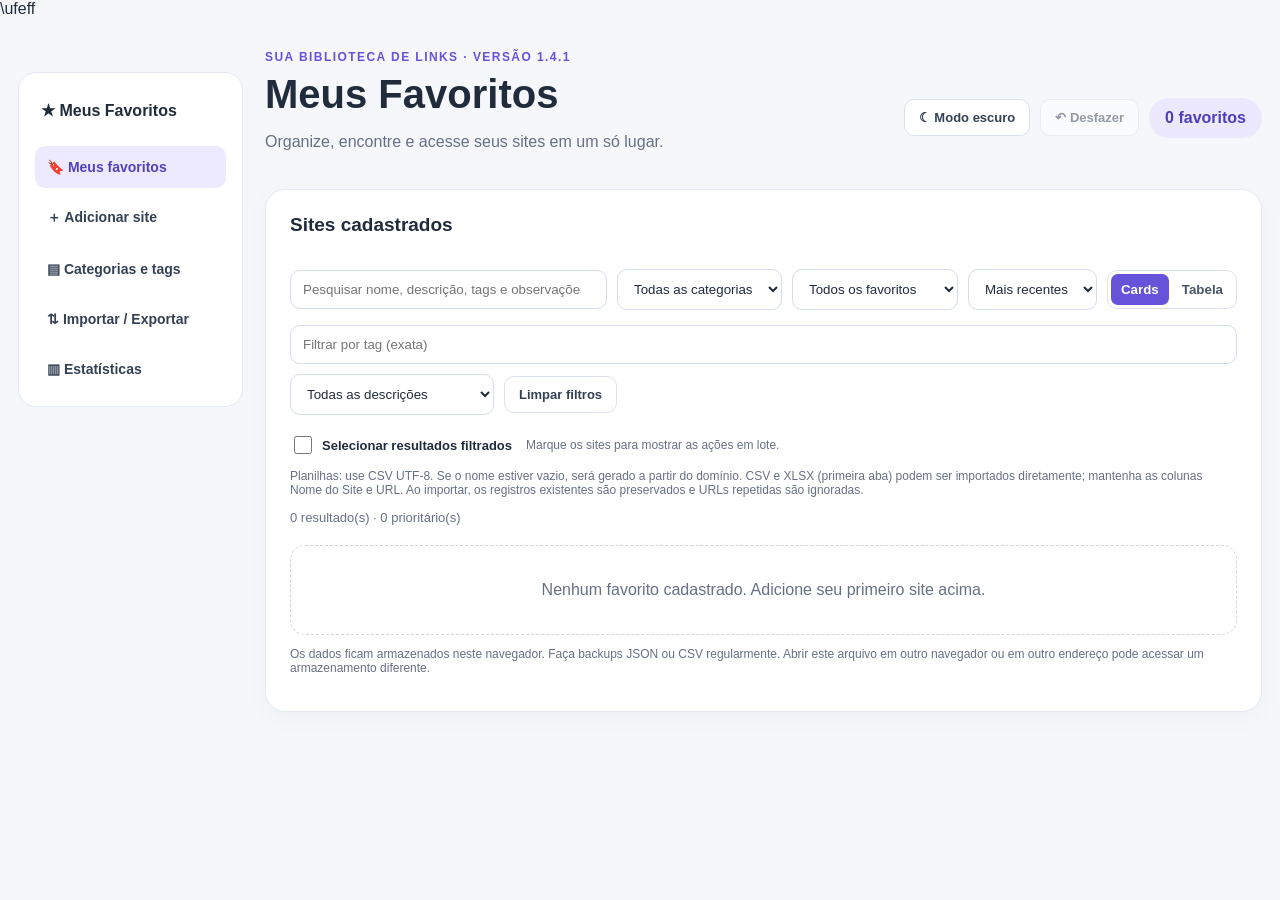
==== commit a0b2fa32: "Selecao multipla de etiquetas e contexto de operacoes em lote" ====
--- a/index.html
+++ b/index.html
@@ -139,9 +139,8 @@
                             id="clearSelection">Limpar seleção</button><label class="batch-field">Categoria a aplicar
                             <select id="batchCategory" aria-label="Categoria em lote"></select></label><button
                             class="btn" id="applyCategory">Aplicar categoria</button><label
-                            class="batch-field">Selecionar tags cadastradas <select id="batchExistingTags" multiple
-                                size="3" aria-label="Etiquetas cadastradas para aplicar em lote"></select><span
-                                class="hint">Ctrl + clique para escolher várias tags. <span id="batchTagsEmptyHelp"
+                            class="batch-field">Selecionar tags cadastradas <div id="batchExistingTags" class="batch-tag-options" role="group" aria-label="Etiquetas cadastradas para aplicar em lote"></div><span
+                                class="hint">Marque todas as tags que deseja aplicar de uma vez. <span id="batchTagsEmptyHelp"
                                     class="hidden">Não há etiquetas neste armazenamento. Cadastre-as em Categorias e
                                     tags ou digite uma nova etiqueta ao lado.</span></span></label><label
                             class="batch-field">Ou digitar novas tags <input id="batchTags"
@@ -156,7 +155,7 @@
                                 <option value="no">Remover prioridade</option>
                             </select></label><button class="btn" id="applyPriority">Aplicar prioridade</button><button
                             class="btn danger" id="batchDelete">Excluir selecionados</button></div>
-                    <p class="hint">Para tags: escolha uma ou várias etiquetas cadastradas (Ctrl + clique), selecione
+                    <p class="hint">Para tags: marque uma ou várias etiquetas cadastradas, selecione
                         Adicionar ou Remover e clique em Aplicar tags. Para categorias, use Aplicar categoria. É
                         possível desfazer alterações em lote.</p>
                 </div>
--- a/css/styles.css
+++ b/css/styles.css
@@ -83,3 +83,11 @@
 .category-list,.tag-manager{display:grid;grid-template-columns:repeat(auto-fill,minmax(220px,1fr));grid-auto-rows:max-content;align-content:start;align-items:start;gap:12px}
 .category-list>.category-item,.tag-manager>.category-item{height:auto;min-height:0;justify-content:flex-start}
 @media(max-width:550px){.category-list,.tag-manager{grid-template-columns:1fr}}
+
+/* Etapa 5B: escolha intuitiva de varias etiquetas em lote. */
+.batch-tag-options{min-width:195px;max-width:280px;max-height:160px;overflow-y:auto;border:1px solid #cbd5e1;border-radius:8px;padding:7px;display:flex;flex-direction:column;gap:3px;background:#fff;color:#202b3c}
+.batch-tag-choice{display:flex;align-items:center;gap:8px;padding:5px 7px;border-radius:6px;cursor:pointer;white-space:normal;overflow-wrap:anywhere}
+.batch-tag-choice:hover{background:rgba(103,85,219,.10)}
+.batch-tag-choice input{width:17px!important;height:17px;flex:0 0 17px;accent-color:#6755db}
+body.dark .batch-tag-options{background:#26364a;color:#edf2fc;border-color:#5c6b82}
+body.dark .batch-tag-choice:hover{background:rgba(161,145,255,.18)}
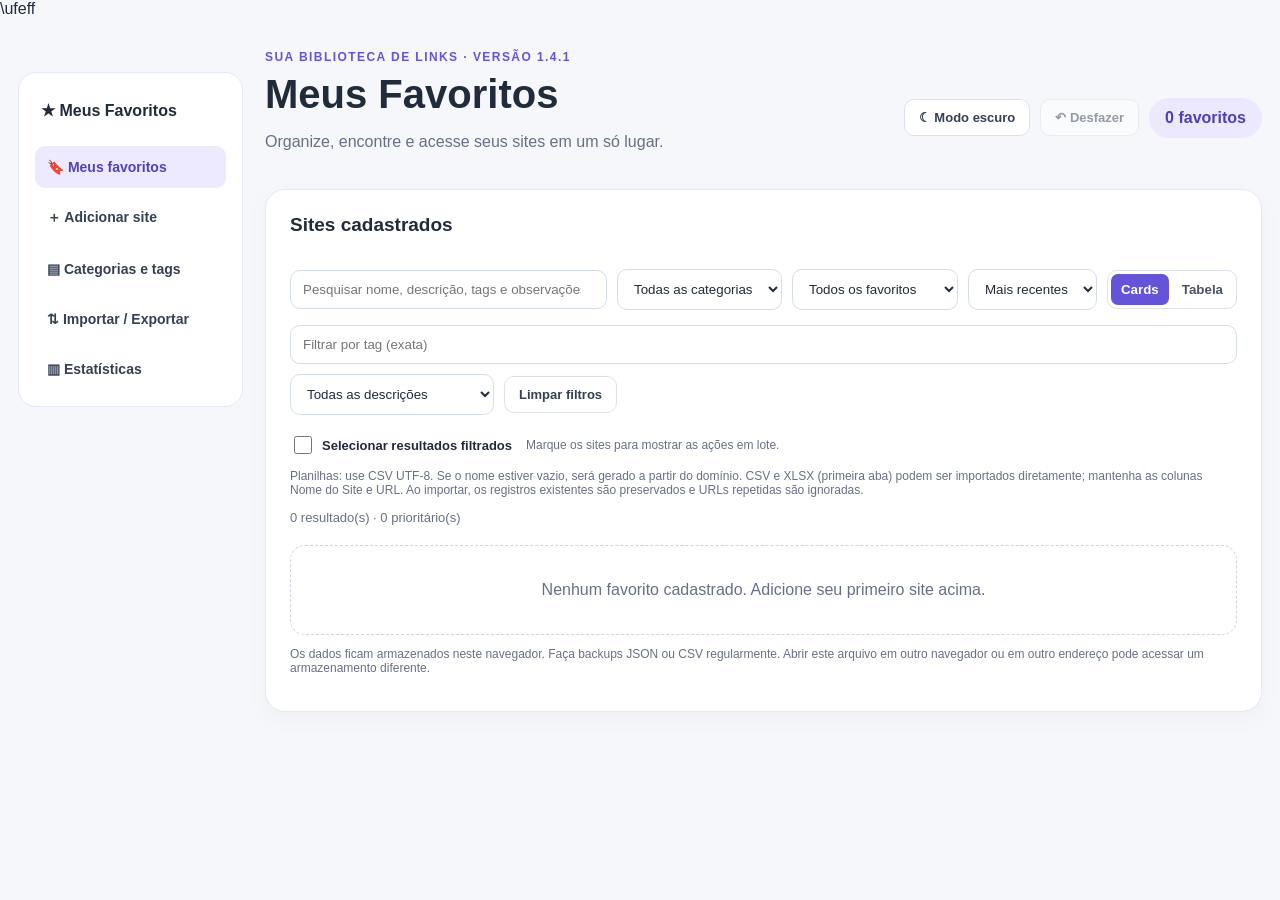
==== commit 3d98b5f1: "Desfazer na edicao individual de favoritos" ====
--- a/index.html
+++ b/index.html
@@ -234,6 +234,7 @@
     <script src="js/core.js"></script>
     <script src="js/export-utils.js"></script>
     <script src="js/app-legacy.js"></script>
+    <script src="js/desfazer.js"></script>
     <script src="js/favoritos.js"></script>
     <script src="js/categorias.js"></script>
     <script src="js/tags.js"></script>
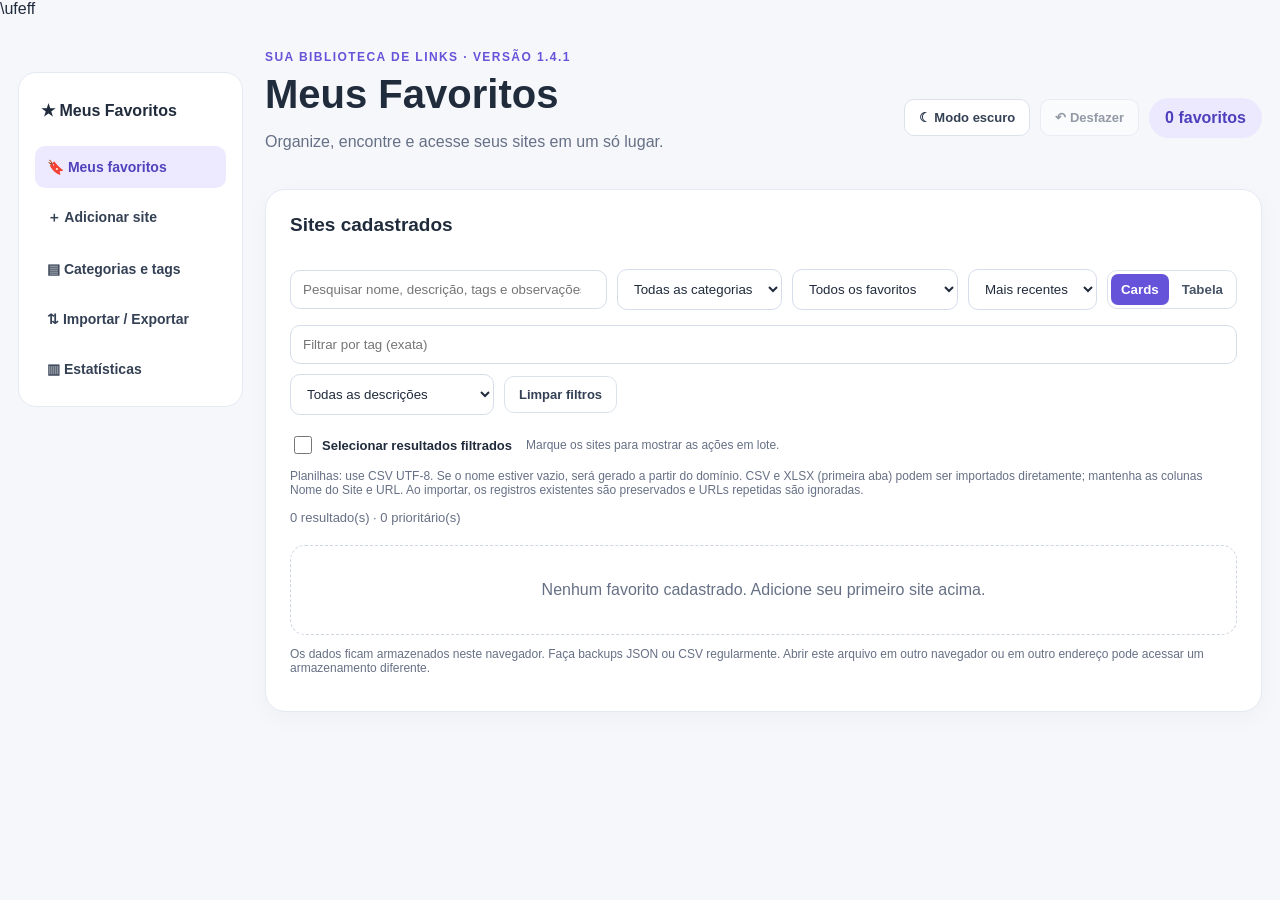
==== commit d4559169: "Modularizacao das operacoes em lote" ====
--- a/index.html
+++ b/index.html
@@ -235,6 +235,7 @@
     <script src="js/export-utils.js"></script>
     <script src="js/app-legacy.js"></script>
     <script src="js/desfazer.js"></script>
+    <script src="js/operacoes-lote.js"></script>
     <script src="js/favoritos.js"></script>
     <script src="js/categorias.js"></script>
     <script src="js/tags.js"></script>
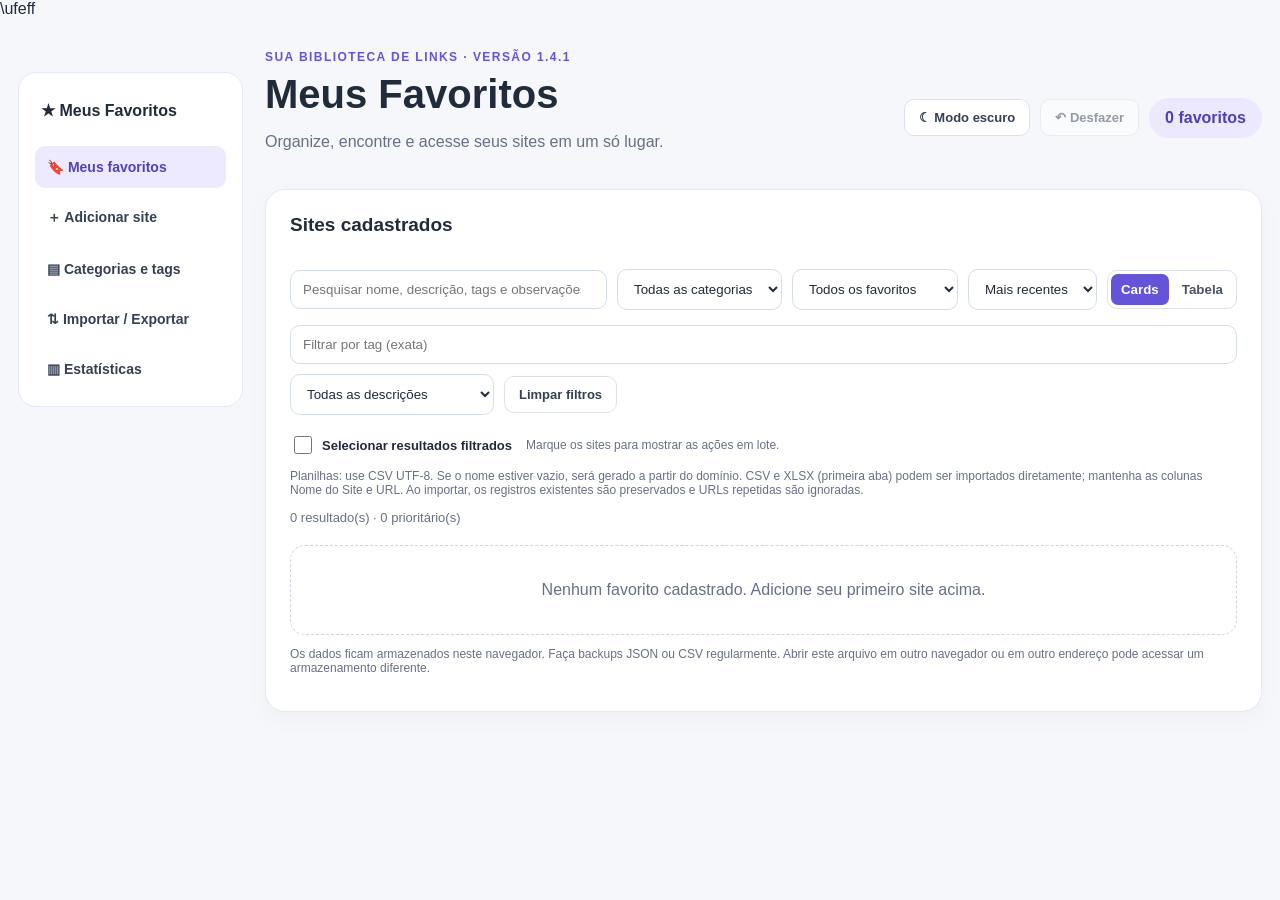
==== commit d29d675d: "Etapa 5D.3.2-B1 - Leitura automatica SQLite isolada" ====
--- a/index.html
+++ b/index.html
@@ -1,4 +1,4 @@
-﻿\ufeff
+\ufeff
 <!DOCTYPE html>
 <html lang="pt-BR">
 
@@ -102,6 +102,15 @@
                         id="importCsvFile" type="file"
                         accept=".csv,.xlsx,text/csv,application/vnd.openxmlformats-officedocument.spreadsheetml.sheet"><input
                         class="hidden" id="importFile" type="file" accept=".json,application/json"></div>
+                <h3>Diagnóstico SQLite (somente leitura)</h3>
+                <p class="hint">Compara os dados do navegador com o banco local. Não importa, não sincroniza e não grava informações.</p>
+                <button class="btn" id="sqliteCompareBtn" type="button">Comparar navegador e SQLite</button>
+                <div id="sqliteReadPanel" style="margin-top:1rem;padding:1rem;border:1px solid #aaa;border-radius:8px">
+                  <strong>Favoritos no SQLite — visualização independente (somente leitura)</strong>
+                  <p id="sqliteReadStatus" role="status">Aguardando consulta...</p>
+                  <div id="sqliteReadList" style="max-height:360px;overflow:auto"></div>
+                </div>
+                <pre id="sqliteCompareResult" role="status" aria-live="polite" style="white-space:pre-wrap;overflow-wrap:anywhere"></pre>
                 <h3>Histórico de importações JSON</h3>
                 <div id="backupHistory"></div>
             </section>
@@ -242,6 +251,8 @@
     <script src="js/renderizacao.js"></script>
     <script src="js/backup.js"></script>
     <script src="js/importacao-planilhas.js"></script>
+    <script src="js/sqlite-diagnostico.js"></script>
+    <script src="js/sqlite-leitura.js"></script>
 </body>
 
 </html>
